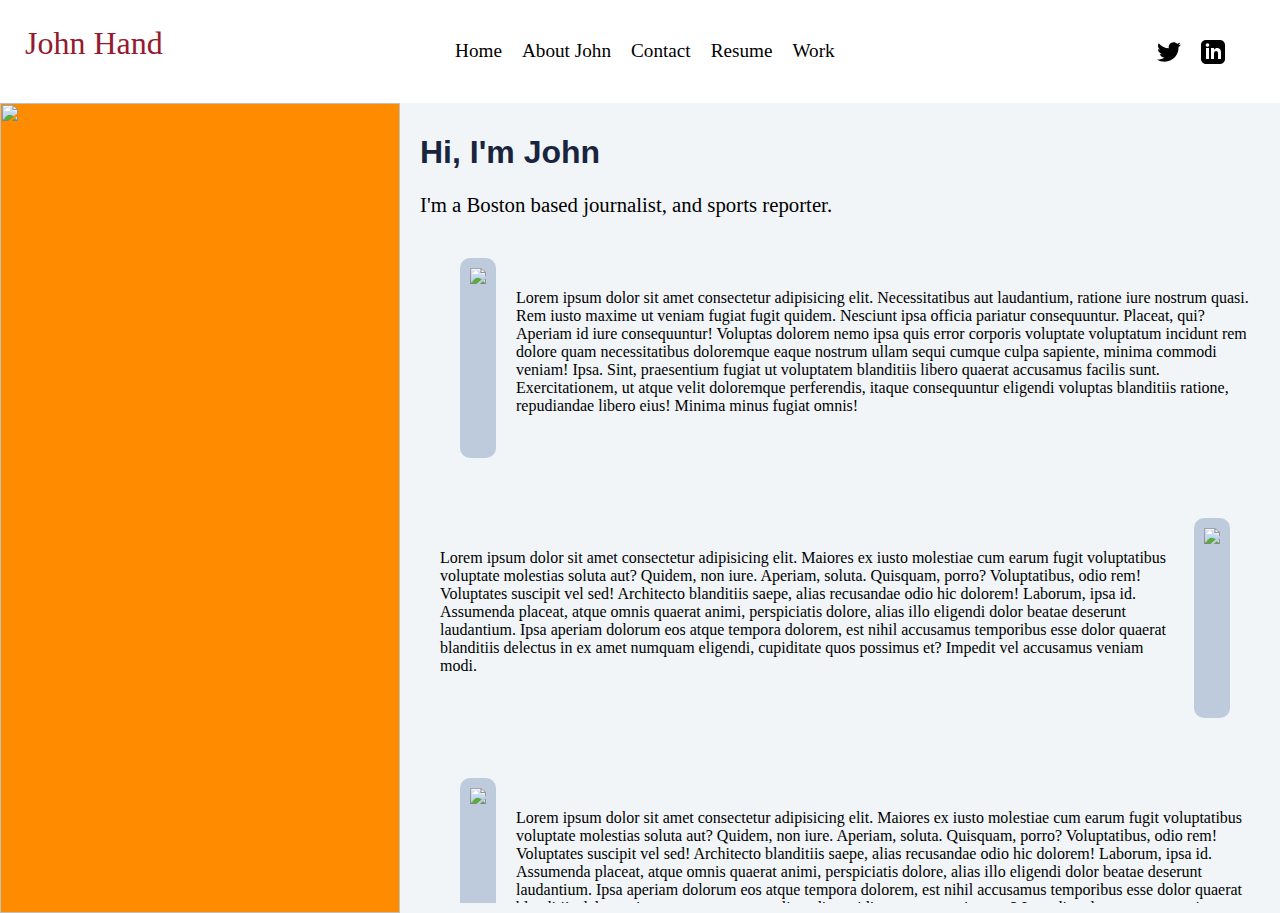
==== about.html @ c2f3705c "text centering" ====
<!DOCTYPE html>
<html class="no-js"> 
    <head>
        <meta charset="utf-8">
        <meta http-equiv="X-UA-Compatible" content="IE=edge">
        <title></title>
        <meta name="description" content="">
        <meta name="viewport" content="width=device-width, initial-scale=1">
        <link rel="stylesheet" href="about.css">
    </head>
    <body>
        <header> 
            <nav>
                <div id="name"> John Hand </div>
    
                <ul class="nav-links"> 
                    <li class="nav-link"> <a href="index.html">Home</a></li>
                    <li class="nav-link"> <a href="about.html">About John</a></li>
                    <li class="nav-link"> <a href="contact.html">Contact</a></li>
                    <li class="nav-link"> <a href="resume.html">Resume</a></li>
                    <li class="nav-link"> <a href="work.html">Work</a></li>
                </ul>
    
                <ul class="social-media-links">
                    <li class="social-link"> <a href="https://twitter.com/handsup19?lang=en" target="_blank"><svg xmlns="http://www.w3.org/2000/svg" width="24" height="24" viewBox="0 0 24 24"><path d="M24 4.557c-.883.392-1.832.656-2.828.775 1.017-.609 1.798-1.574 2.165-2.724-.951.564-2.005.974-3.127 1.195-.897-.957-2.178-1.555-3.594-1.555-3.179 0-5.515 2.966-4.797 6.045-4.091-.205-7.719-2.165-10.148-5.144-1.29 2.213-.669 5.108 1.523 6.574-.806-.026-1.566-.247-2.229-.616-.054 2.281 1.581 4.415 3.949 4.89-.693.188-1.452.232-2.224.084.626 1.956 2.444 3.379 4.6 3.419-2.07 1.623-4.678 2.348-7.29 2.04 2.179 1.397 4.768 2.212 7.548 2.212 9.142 0 14.307-7.721 13.995-14.646.962-.695 1.797-1.562 2.457-2.549z"/></svg>
                    </a></li>
                    <li class="social-link"><a href="https://www.linkedin.com/in/john-hand-5b8181133/" target="_blank"><svg xmlns="http://www.w3.org/2000/svg" width="24" height="24" viewBox="0 0 24 24"><path d="M19 0h-14c-2.761 0-5 2.239-5 5v14c0 2.761 2.239 5 5 5h14c2.762 0 5-2.239 5-5v-14c0-2.761-2.238-5-5-5zm-11 19h-3v-11h3v11zm-1.5-12.268c-.966 0-1.75-.79-1.75-1.764s.784-1.764 1.75-1.764 1.75.79 1.75 1.764-.783 1.764-1.75 1.764zm13.5 12.268h-3v-5.604c0-3.368-4-3.113-4 0v5.604h-3v-11h3v1.765c1.396-2.586 7-2.777 7 2.476v6.759z"/></svg>
                    </a></li></li>
                </ul>
                </nav>
        </header>

        <main>
            <div id="left">
                <img id="profile-pic" src="https://as1.ftcdn.net/jpg/02/71/86/10/500_F_271861068_9YbjBgmNV7ZE1EgsIeacfVbTQPQdOXtO.jpg">
            </div>

            <div id="right">
                <h1> Hi, I'm John</h1>
                <p id="slogan"> I'm a Boston based journalist, and sports reporter. </p>
                
            <div id="about"> 

                <div class="right-picture"> 
                <img class="logo"src="https://upload.wikimedia.org/wikipedia/commons/thumb/e/e8/Marquette_Golden_Eagles_logo.svg/1200px-Marquette_Golden_Eagles_logo.svg.png">
                   <p class="padded-text"> Lorem ipsum dolor sit amet consectetur adipisicing elit. Necessitatibus aut laudantium, ratione iure nostrum quasi. Rem iusto maxime ut veniam fugiat fugit quidem. Nesciunt ipsa officia pariatur consequuntur. Placeat, qui?
                   Aperiam id iure consequuntur! Voluptas dolorem nemo ipsa quis error corporis voluptate voluptatum incidunt rem dolore quam necessitatibus doloremque eaque nostrum ullam sequi cumque culpa sapiente, minima commodi veniam! Ipsa.
                   Sint, praesentium fugiat ut voluptatem blanditiis libero quaerat accusamus facilis sunt. Exercitationem, ut atque velit doloremque perferendis, itaque consequuntur eligendi voluptas blanditiis ratione, repudiandae libero eius! Minima minus fugiat omnis!</p>
                </div>  

            <div class="left-picture"> 
                    <p class="padded-text"> 
                        Lorem ipsum dolor sit amet consectetur adipisicing elit. Maiores ex iusto molestiae cum earum fugit voluptatibus voluptate molestias soluta aut? Quidem, non iure. Aperiam, soluta. Quisquam, porro? Voluptatibus, odio rem!
                        Voluptates suscipit vel sed! Architecto blanditiis saepe, alias recusandae odio hic dolorem! Laborum, ipsa id. Assumenda placeat, atque omnis quaerat animi, perspiciatis dolore, alias illo eligendi dolor beatae deserunt laudantium.
                        Ipsa aperiam dolorum eos atque tempora dolorem, est nihil accusamus temporibus esse dolor quaerat blanditiis delectus in ex amet numquam eligendi, cupiditate quos possimus et? Impedit vel accusamus veniam modi.
                    </p>
                    <img class="logo"src="https://www.bostonglobe.com/pf/resources/images/logo-bg.jpg?d=201">

            </div>  

            <div class="right-picture"> 
                <img class="logo" src="https://www.pbs.org/wgbh/frontline/wp-content/themes/fl-responsive-theme/library/images/frontline_logo_og.png">
                <p class="padded-text"> 
                    Lorem ipsum dolor sit amet consectetur adipisicing elit. Maiores ex iusto molestiae cum earum fugit voluptatibus voluptate molestias soluta aut? Quidem, non iure. Aperiam, soluta. Quisquam, porro? Voluptatibus, odio rem!
                    Voluptates suscipit vel sed! Architecto blanditiis saepe, alias recusandae odio hic dolorem! Laborum, ipsa id. Assumenda placeat, atque omnis quaerat animi, perspiciatis dolore, alias illo eligendi dolor beatae deserunt laudantium.
                    Ipsa aperiam dolorum eos atque tempora dolorem, est nihil accusamus temporibus esse dolor quaerat blanditiis delectus in ex amet numquam eligendi, cupiditate quos possimus et? Impedit vel accusamus veniam modi.
                </p>
        </div>  

        <div class="left-picture"> 
            <p class="padded-text"> 
                Lorem ipsum dolor sit amet consectetur adipisicing elit. Maiores ex iusto molestiae cum earum fugit voluptatibus voluptate molestias soluta aut? Quidem, non iure. Aperiam, soluta. Quisquam, porro? Voluptatibus, odio rem!
                Voluptates suscipit vel sed! Architecto blanditiis saepe, alias recusandae odio hic dolorem! Laborum, ipsa id. Assumenda placeat, atque omnis quaerat animi, perspiciatis dolore, alias illo eligendi dolor beatae deserunt laudantium.
                Ipsa aperiam dolorum eos atque tempora dolorem, est nihil accusamus temporibus esse dolor quaerat blanditiis delectus in ex amet numquam eligendi, cupiditate quos possimus et? Impedit vel accusamus veniam modi.
            </p>
            <img class="logo" src="https://ballparkdigest.com/wp-content/uploads/2019/11/brewers-logo-2020-2.jpg">

        </div>  

           

           
              </div>


        </main>

        <footer></footer> 
    </body>
</html>
---- about.css ----
body {
    margin: 0;
}

nav {
  display: flex;
  flex-direction: row;
  justify-content: space-between;
  margin: 20px;
}

nav > ul {
  list-style-type: none;
  display: flex;
  flex-direction: row;
  margin: 15px;
  margin-top: 20px;
}

nav > ul > li {
  padding-right: 20px;
}

.nav-link > a {
  display: block;
  text-decoration: none;
  color: black;
  font-size: 1.2em;
}

a:hover {
  color: rgba(149,26,47);
  fill: rgba(149,26,47);
}

#name {
  font-size: 2em;
  padding: 5px;
  color: rgba(149,26,47);
}

main {
    display: flex;
    flex-direction: row;
    align-items: stretch;
    height: 90vh;
    background-color: rgb(219, 229, 238,0.4);
}

#profile-pic {
    width: 400px;
    object-fit: cover;
    height:90vh;
}

#left {
    font-size: 4em;
    flex-grow: 0;
    flex-basis: 400px;
    display: flex;
    flex-direction: column;
    align-items: center;
    background-color: darkorange;
  }
  
  #left > div:nth-child(3) {
    flex-grow: 1;
  }
  
  #right {
    flex-basis: 0;
    flex-grow: 1;
    overflow-y: scroll;
    margin: 10px;
    margin-left: 20px;
  }
  

  h1 {
      font-family: sans-serif;
      color: rgb(25, 37, 62);
  }

  #slogan {
      font-size: 1.3em;
  }

  h2 {
    font-family: sans-serif;
    color: rgb(25, 37, 62);
    padding-top: 10px;
  }



 #about {
   /*
     display: flex;
     flex-direction: row;
     justify-content: center;
     */
 }


 .left-picture {
   display: flex;
   flex-direction: row;
   margin: 20px;
 }

 .right-picture {
   display: flex;
   flex-direction: row;
   justify-content: flex-end;
   margin: 20px;
 }


  .logo {
      height: 20vh;
      padding: 10px;
      border-radius: 10px;
      background-color: rgb(190, 203, 220);
      margin: 20px;
  }

  .padded-text {
    padding-top: 35px;
  }
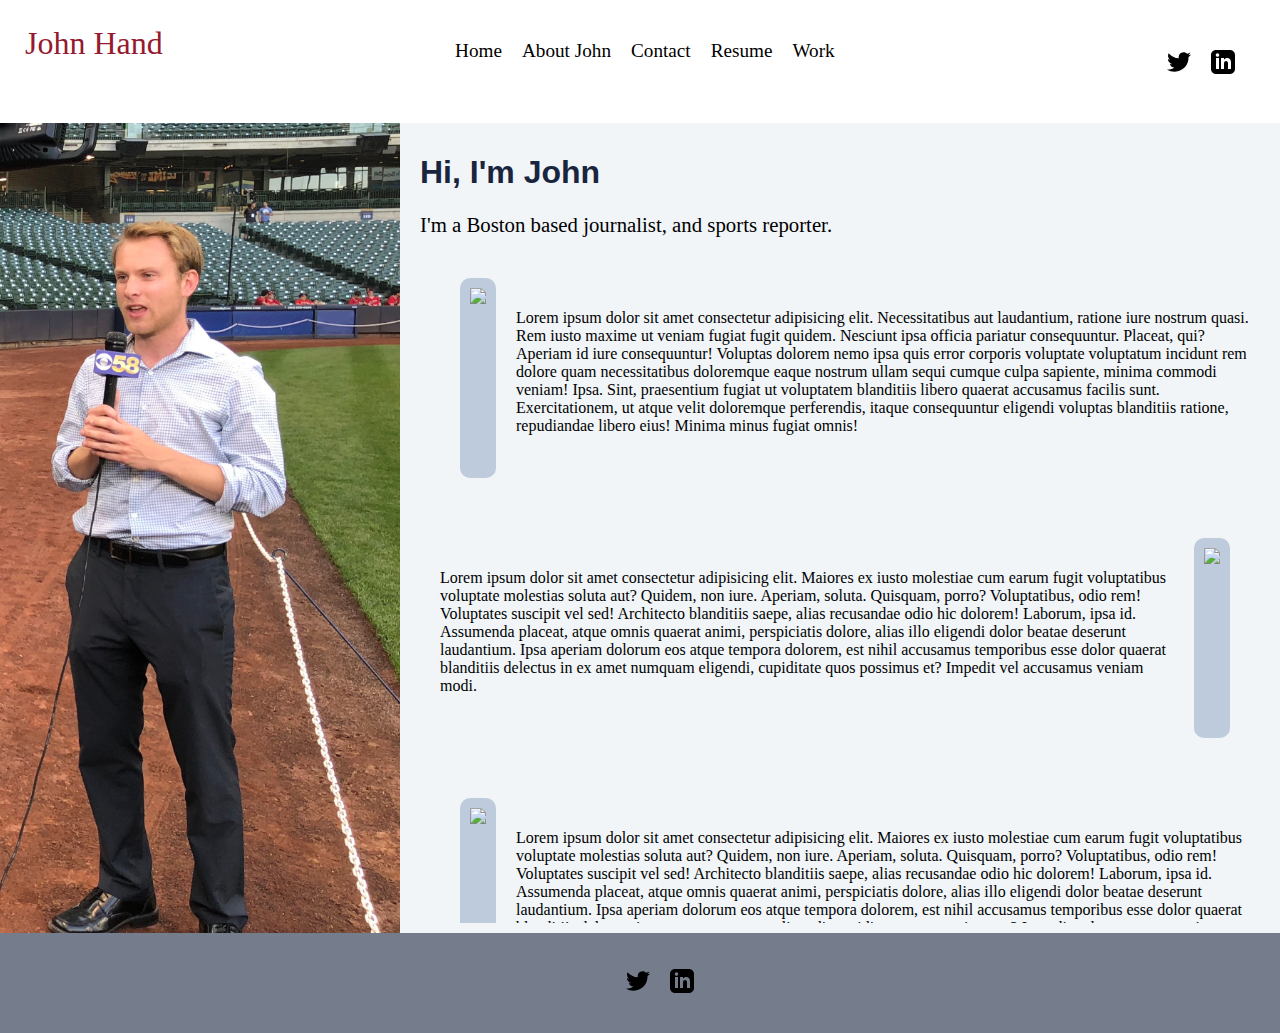
==== commit 93e66c16: "footer and updated pictures" ====
--- a/about.html
+++ b/about.html
@@ -32,14 +32,14 @@
 
         <main>
             <div id="left">
-                <img id="profile-pic" src="https://as1.ftcdn.net/jpg/02/71/86/10/500_F_271861068_9YbjBgmNV7ZE1EgsIeacfVbTQPQdOXtO.jpg">
+                <img id="profile-pic" src="IMG_1473.jpeg">
             </div>
 
             <div id="right">
                 <h1> Hi, I'm John</h1>
                 <p id="slogan"> I'm a Boston based journalist, and sports reporter. </p>
                 
-            <div id="about"> 
+          
 
                 <div class="right-picture"> 
                 <img class="logo"src="https://upload.wikimedia.org/wikipedia/commons/thumb/e/e8/Marquette_Golden_Eagles_logo.svg/1200px-Marquette_Golden_Eagles_logo.svg.png">
@@ -77,14 +77,14 @@
 
         </div>  
 
-           
-
-           
-              </div>
-
-
         </main>
-
-        <footer></footer> 
+        <footer>
+            <ul class="social-media-links">
+                <li class="social-link"> <a href="https://twitter.com/handsup19?lang=en" target="_blank"><svg xmlns="http://www.w3.org/2000/svg" width="24" height="24" viewBox="0 0 24 24"><path d="M24 4.557c-.883.392-1.832.656-2.828.775 1.017-.609 1.798-1.574 2.165-2.724-.951.564-2.005.974-3.127 1.195-.897-.957-2.178-1.555-3.594-1.555-3.179 0-5.515 2.966-4.797 6.045-4.091-.205-7.719-2.165-10.148-5.144-1.29 2.213-.669 5.108 1.523 6.574-.806-.026-1.566-.247-2.229-.616-.054 2.281 1.581 4.415 3.949 4.89-.693.188-1.452.232-2.224.084.626 1.956 2.444 3.379 4.6 3.419-2.07 1.623-4.678 2.348-7.29 2.04 2.179 1.397 4.768 2.212 7.548 2.212 9.142 0 14.307-7.721 13.995-14.646.962-.695 1.797-1.562 2.457-2.549z"/></svg>
+                </a></li>
+                <li class="social-link"><a href="https://www.linkedin.com/in/john-hand-5b8181133/" target="_blank"><svg xmlns="http://www.w3.org/2000/svg" width="24" height="24" viewBox="0 0 24 24"><path d="M19 0h-14c-2.761 0-5 2.239-5 5v14c0 2.761 2.239 5 5 5h14c2.762 0 5-2.239 5-5v-14c0-2.761-2.238-5-5-5zm-11 19h-3v-11h3v11zm-1.5-12.268c-.966 0-1.75-.79-1.75-1.764s.784-1.764 1.75-1.764 1.75.79 1.75 1.764-.783 1.764-1.75 1.764zm13.5 12.268h-3v-5.604c0-3.368-4-3.113-4 0v5.604h-3v-11h3v1.765c1.396-2.586 7-2.777 7 2.476v6.759z"/></svg>
+                </a></li></li>
+            </ul>
+        </footer>
     </body>
 </html>--- a/about.css
+++ b/about.css
@@ -50,8 +50,10 @@
 #profile-pic {
     width: 400px;
     object-fit: cover;
-    height:90vh;
+    height: 90vh;
+    left: 500px;
 }
+
 
 #left {
     font-size: 4em;
@@ -61,6 +63,7 @@
     flex-direction: column;
     align-items: center;
     background-color: darkorange;
+    display:inline-block;
   }
   
   #left > div:nth-child(3) {
@@ -92,16 +95,6 @@
   }
 
 
-
- #about {
-   /*
-     display: flex;
-     flex-direction: row;
-     justify-content: center;
-     */
- }
-
-
  .left-picture {
    display: flex;
    flex-direction: row;
@@ -126,4 +119,23 @@
 
   .padded-text {
     padding-top: 35px;
+  }
+
+  .social-media-links {
+    display: flex;
+    flex-direction: row;
+    justify-content: center;
+    align-items: center;
+  }
+  
+  footer > .social-media-links {
+    background-color: rgb(25, 37, 62,0.6);
+    margin: 0;
+    height: 100px;
+    list-style-type: none;
+  }
+  
+  .social-media-links > li {
+    padding: 10px;
+    
   }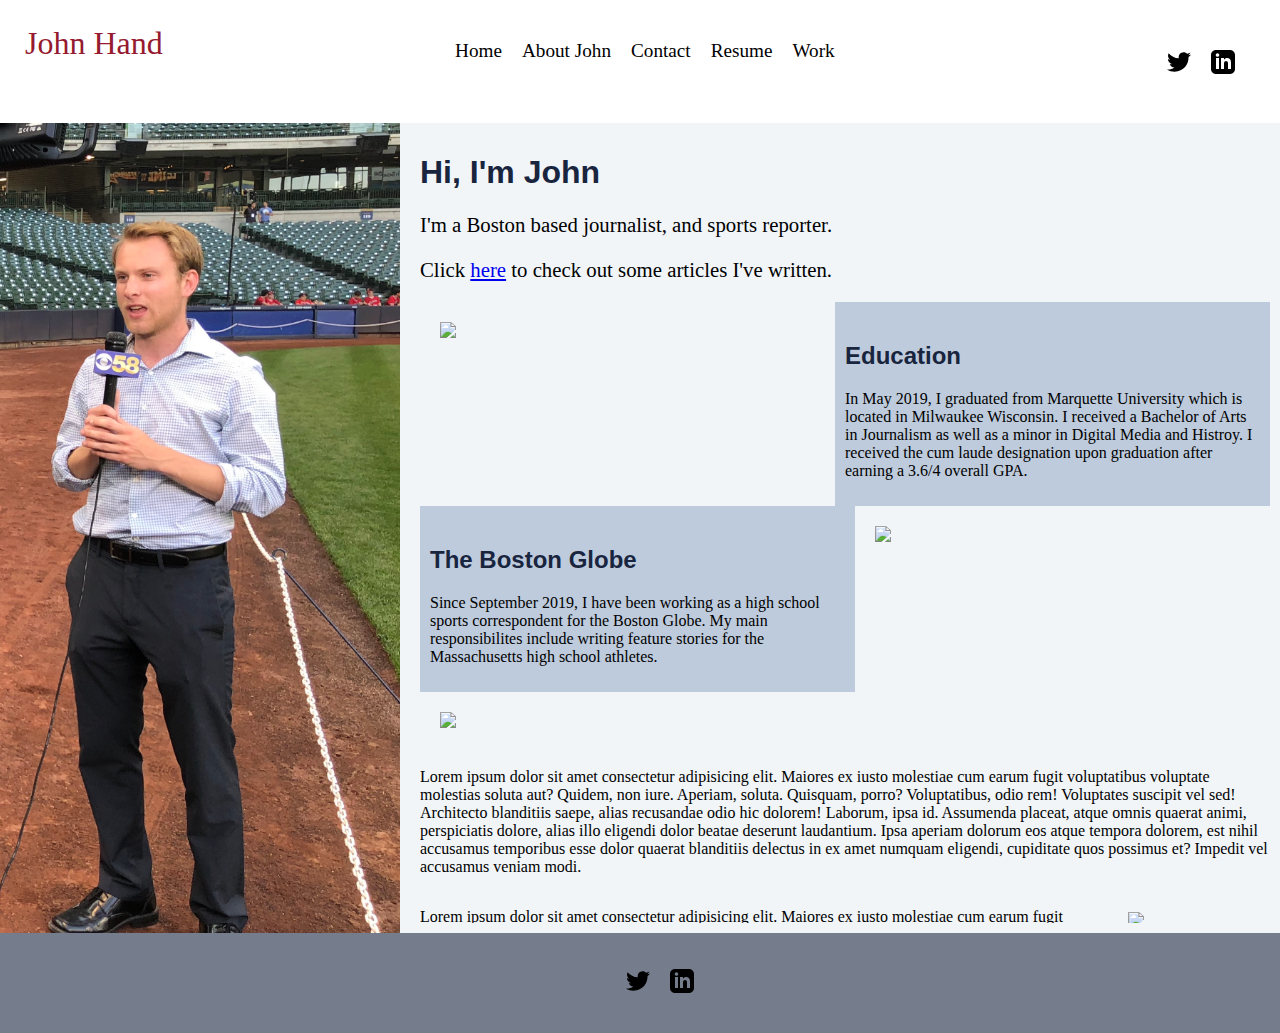
==== commit 16d6ed9b: "started resume page" ====
--- a/about.html
+++ b/about.html
@@ -1,90 +1,141 @@
 <!DOCTYPE html>
-<html class="no-js"> 
-    <head>
-        <meta charset="utf-8">
-        <meta http-equiv="X-UA-Compatible" content="IE=edge">
-        <title></title>
-        <meta name="description" content="">
-        <meta name="viewport" content="width=device-width, initial-scale=1">
-        <link rel="stylesheet" href="about.css">
-    </head>
-    <body>
-        <header> 
-            <nav>
-                <div id="name"> John Hand </div>
-    
-                <ul class="nav-links"> 
-                    <li class="nav-link"> <a href="index.html">Home</a></li>
-                    <li class="nav-link"> <a href="about.html">About John</a></li>
-                    <li class="nav-link"> <a href="contact.html">Contact</a></li>
-                    <li class="nav-link"> <a href="resume.html">Resume</a></li>
-                    <li class="nav-link"> <a href="work.html">Work</a></li>
-                </ul>
-    
-                <ul class="social-media-links">
-                    <li class="social-link"> <a href="https://twitter.com/handsup19?lang=en" target="_blank"><svg xmlns="http://www.w3.org/2000/svg" width="24" height="24" viewBox="0 0 24 24"><path d="M24 4.557c-.883.392-1.832.656-2.828.775 1.017-.609 1.798-1.574 2.165-2.724-.951.564-2.005.974-3.127 1.195-.897-.957-2.178-1.555-3.594-1.555-3.179 0-5.515 2.966-4.797 6.045-4.091-.205-7.719-2.165-10.148-5.144-1.29 2.213-.669 5.108 1.523 6.574-.806-.026-1.566-.247-2.229-.616-.054 2.281 1.581 4.415 3.949 4.89-.693.188-1.452.232-2.224.084.626 1.956 2.444 3.379 4.6 3.419-2.07 1.623-4.678 2.348-7.29 2.04 2.179 1.397 4.768 2.212 7.548 2.212 9.142 0 14.307-7.721 13.995-14.646.962-.695 1.797-1.562 2.457-2.549z"/></svg>
+<html class="no-js">
+
+<head>
+    <meta charset="utf-8">
+    <meta http-equiv="X-UA-Compatible" content="IE=edge">
+    <title></title>
+    <meta name="description" content="">
+    <meta name="viewport" content="width=device-width, initial-scale=1">
+    <link rel="stylesheet" href="about.css">
+</head>
+
+<body>
+    <header>
+        <nav>
+            <div id="name"> John Hand </div>
+
+            <ul class="nav-links">
+                <li class="nav-link"> <a href="index.html">Home</a></li>
+                <li class="nav-link"> <a href="about.html">About John</a></li>
+                <li class="nav-link"> <a href="contact.html">Contact</a></li>
+                <li class="nav-link"> <a href="resume.html">Resume</a></li>
+                <li class="nav-link"> <a href="work.html">Work</a></li>
+            </ul>
+
+            <ul class="social-media-links">
+                <li class="social-link"> <a href="https://twitter.com/handsup19?lang=en" target="_blank"><svg
+                            xmlns="http://www.w3.org/2000/svg" width="24" height="24" viewBox="0 0 24 24">
+                            <path
+                                d="M24 4.557c-.883.392-1.832.656-2.828.775 1.017-.609 1.798-1.574 2.165-2.724-.951.564-2.005.974-3.127 1.195-.897-.957-2.178-1.555-3.594-1.555-3.179 0-5.515 2.966-4.797 6.045-4.091-.205-7.719-2.165-10.148-5.144-1.29 2.213-.669 5.108 1.523 6.574-.806-.026-1.566-.247-2.229-.616-.054 2.281 1.581 4.415 3.949 4.89-.693.188-1.452.232-2.224.084.626 1.956 2.444 3.379 4.6 3.419-2.07 1.623-4.678 2.348-7.29 2.04 2.179 1.397 4.768 2.212 7.548 2.212 9.142 0 14.307-7.721 13.995-14.646.962-.695 1.797-1.562 2.457-2.549z" />
+                            </svg>
                     </a></li>
-                    <li class="social-link"><a href="https://www.linkedin.com/in/john-hand-5b8181133/" target="_blank"><svg xmlns="http://www.w3.org/2000/svg" width="24" height="24" viewBox="0 0 24 24"><path d="M19 0h-14c-2.761 0-5 2.239-5 5v14c0 2.761 2.239 5 5 5h14c2.762 0 5-2.239 5-5v-14c0-2.761-2.238-5-5-5zm-11 19h-3v-11h3v11zm-1.5-12.268c-.966 0-1.75-.79-1.75-1.764s.784-1.764 1.75-1.764 1.75.79 1.75 1.764-.783 1.764-1.75 1.764zm13.5 12.268h-3v-5.604c0-3.368-4-3.113-4 0v5.604h-3v-11h3v1.765c1.396-2.586 7-2.777 7 2.476v6.759z"/></svg>
-                    </a></li></li>
-                </ul>
-                </nav>
-        </header>
+                <li class="social-link"><a href="https://www.linkedin.com/in/john-hand-5b8181133/" target="_blank"><svg
+                            xmlns="http://www.w3.org/2000/svg" width="24" height="24" viewBox="0 0 24 24">
+                            <path
+                                d="M19 0h-14c-2.761 0-5 2.239-5 5v14c0 2.761 2.239 5 5 5h14c2.762 0 5-2.239 5-5v-14c0-2.761-2.238-5-5-5zm-11 19h-3v-11h3v11zm-1.5-12.268c-.966 0-1.75-.79-1.75-1.764s.784-1.764 1.75-1.764 1.75.79 1.75 1.764-.783 1.764-1.75 1.764zm13.5 12.268h-3v-5.604c0-3.368-4-3.113-4 0v5.604h-3v-11h3v1.765c1.396-2.586 7-2.777 7 2.476v6.759z" />
+                            </svg>
+                    </a></li>
+                </li>
+            </ul>
+        </nav>
+    </header>
 
-        <main>
-            <div id="left">
-                <img id="profile-pic" src="IMG_1473.jpeg">
+    <main>
+        <div id="left">
+            <img id="profile-pic" src="IMG_1473.jpeg">
+        </div>
+
+        <div id="right">
+            <h1> Hi, I'm John</h1>
+            <p class="slogan"> I'm a Boston based journalist, and sports reporter. </p>
+            <p class="slogan"> Click <a href="work.html">here</a> to check out some articles I've written. </p>
+
+
+
+            <div class="left-picture">
+                <div class="image-container"> 
+                <img class="logo"
+                    src="https://upload.wikimedia.org/wikipedia/commons/thumb/e/e8/Marquette_Golden_Eagles_logo.svg/1200px-Marquette_Golden_Eagles_logo.svg.png">
+                </div>
+
+                <div class="text-container">
+                    <h2> Education </h2>
+                    <p class="padded-text">
+                        In May 2019, I graduated from Marquette University which is located in Milwaukee Wisconsin.
+                        I received a Bachelor of Arts in Journalism as well as a minor in Digital Media and Histroy.
+                        I received the cum laude designation upon graduation after earning a 3.6/4 overall GPA.
+                    </p>
+                </div>
             </div>
 
-            <div id="right">
-                <h1> Hi, I'm John</h1>
-                <p id="slogan"> I'm a Boston based journalist, and sports reporter. </p>
-                
-          
 
-                <div class="right-picture"> 
-                <img class="logo"src="https://upload.wikimedia.org/wikipedia/commons/thumb/e/e8/Marquette_Golden_Eagles_logo.svg/1200px-Marquette_Golden_Eagles_logo.svg.png">
-                   <p class="padded-text"> Lorem ipsum dolor sit amet consectetur adipisicing elit. Necessitatibus aut laudantium, ratione iure nostrum quasi. Rem iusto maxime ut veniam fugiat fugit quidem. Nesciunt ipsa officia pariatur consequuntur. Placeat, qui?
-                   Aperiam id iure consequuntur! Voluptas dolorem nemo ipsa quis error corporis voluptate voluptatum incidunt rem dolore quam necessitatibus doloremque eaque nostrum ullam sequi cumque culpa sapiente, minima commodi veniam! Ipsa.
-                   Sint, praesentium fugiat ut voluptatem blanditiis libero quaerat accusamus facilis sunt. Exercitationem, ut atque velit doloremque perferendis, itaque consequuntur eligendi voluptas blanditiis ratione, repudiandae libero eius! Minima minus fugiat omnis!</p>
-                </div>  
 
-            <div class="left-picture"> 
-                    <p class="padded-text"> 
-                        Lorem ipsum dolor sit amet consectetur adipisicing elit. Maiores ex iusto molestiae cum earum fugit voluptatibus voluptate molestias soluta aut? Quidem, non iure. Aperiam, soluta. Quisquam, porro? Voluptatibus, odio rem!
-                        Voluptates suscipit vel sed! Architecto blanditiis saepe, alias recusandae odio hic dolorem! Laborum, ipsa id. Assumenda placeat, atque omnis quaerat animi, perspiciatis dolore, alias illo eligendi dolor beatae deserunt laudantium.
-                        Ipsa aperiam dolorum eos atque tempora dolorem, est nihil accusamus temporibus esse dolor quaerat blanditiis delectus in ex amet numquam eligendi, cupiditate quos possimus et? Impedit vel accusamus veniam modi.
+
+            <div class="left-picture">
+                <div class="text-container">
+                    <h2> The Boston Globe </h2>
+                    <p class="padded-text">
+                       Since September 2019, I have been working as a high school sports correspondent for the Boston Globe. 
+                       My main responsibilites include writing feature stories for the Massachusetts high school athletes. 
+
                     </p>
-                    <img class="logo"src="https://www.bostonglobe.com/pf/resources/images/logo-bg.jpg?d=201">
+                </div>
+                <div class="image-container"> 
+                <img class="logo" src="https://www.bostonglobe.com/pf/resources/images/logo-bg.jpg?d=201">
+                </div>
+            </div>
 
-            </div>  
+            <div class="right-picture">
+                <img class="logo"
+                    src="https://www.pbs.org/wgbh/frontline/wp-content/themes/fl-responsive-theme/library/images/frontline_logo_og.png">
+                <p class="padded-text">
+                    Lorem ipsum dolor sit amet consectetur adipisicing elit. Maiores ex iusto molestiae cum earum fugit
+                    voluptatibus voluptate molestias soluta aut? Quidem, non iure. Aperiam, soluta. Quisquam, porro?
+                    Voluptatibus, odio rem!
+                    Voluptates suscipit vel sed! Architecto blanditiis saepe, alias recusandae odio hic dolorem!
+                    Laborum, ipsa id. Assumenda placeat, atque omnis quaerat animi, perspiciatis dolore, alias illo
+                    eligendi dolor beatae deserunt laudantium.
+                    Ipsa aperiam dolorum eos atque tempora dolorem, est nihil accusamus temporibus esse dolor quaerat
+                    blanditiis delectus in ex amet numquam eligendi, cupiditate quos possimus et? Impedit vel accusamus
+                    veniam modi.
+                </p>
+            </div>
 
-            <div class="right-picture"> 
-                <img class="logo" src="https://www.pbs.org/wgbh/frontline/wp-content/themes/fl-responsive-theme/library/images/frontline_logo_og.png">
-                <p class="padded-text"> 
-                    Lorem ipsum dolor sit amet consectetur adipisicing elit. Maiores ex iusto molestiae cum earum fugit voluptatibus voluptate molestias soluta aut? Quidem, non iure. Aperiam, soluta. Quisquam, porro? Voluptatibus, odio rem!
-                    Voluptates suscipit vel sed! Architecto blanditiis saepe, alias recusandae odio hic dolorem! Laborum, ipsa id. Assumenda placeat, atque omnis quaerat animi, perspiciatis dolore, alias illo eligendi dolor beatae deserunt laudantium.
-                    Ipsa aperiam dolorum eos atque tempora dolorem, est nihil accusamus temporibus esse dolor quaerat blanditiis delectus in ex amet numquam eligendi, cupiditate quos possimus et? Impedit vel accusamus veniam modi.
+            <div class="left-picture">
+                <p class="padded-text">
+                    Lorem ipsum dolor sit amet consectetur adipisicing elit. Maiores ex iusto molestiae cum earum fugit
+                    voluptatibus voluptate molestias soluta aut? Quidem, non iure. Aperiam, soluta. Quisquam, porro?
+                    Voluptatibus, odio rem!
+                    Voluptates suscipit vel sed! Architecto blanditiis saepe, alias recusandae odio hic dolorem!
+                    Laborum, ipsa id. Assumenda placeat, atque omnis quaerat animi, perspiciatis dolore, alias illo
+                    eligendi dolor beatae deserunt laudantium.
+                    Ipsa aperiam dolorum eos atque tempora dolorem, est nihil accusamus temporibus esse dolor quaerat
+                    blanditiis delectus in ex amet numquam eligendi, cupiditate quos possimus et? Impedit vel accusamus
+                    veniam modi.
                 </p>
-        </div>  
+                <img class="logo" src="https://ballparkdigest.com/wp-content/uploads/2019/11/brewers-logo-2020-2.jpg">
 
-        <div class="left-picture"> 
-            <p class="padded-text"> 
-                Lorem ipsum dolor sit amet consectetur adipisicing elit. Maiores ex iusto molestiae cum earum fugit voluptatibus voluptate molestias soluta aut? Quidem, non iure. Aperiam, soluta. Quisquam, porro? Voluptatibus, odio rem!
-                Voluptates suscipit vel sed! Architecto blanditiis saepe, alias recusandae odio hic dolorem! Laborum, ipsa id. Assumenda placeat, atque omnis quaerat animi, perspiciatis dolore, alias illo eligendi dolor beatae deserunt laudantium.
-                Ipsa aperiam dolorum eos atque tempora dolorem, est nihil accusamus temporibus esse dolor quaerat blanditiis delectus in ex amet numquam eligendi, cupiditate quos possimus et? Impedit vel accusamus veniam modi.
-            </p>
-            <img class="logo" src="https://ballparkdigest.com/wp-content/uploads/2019/11/brewers-logo-2020-2.jpg">
+            </div>
 
-        </div>  
+    </main>
+    <footer>
+        <ul class="social-media-links">
+            <li class="social-link"> <a href="https://twitter.com/handsup19?lang=en" target="_blank"><svg
+                        xmlns="http://www.w3.org/2000/svg" width="24" height="24" viewBox="0 0 24 24">
+                        <path
+                            d="M24 4.557c-.883.392-1.832.656-2.828.775 1.017-.609 1.798-1.574 2.165-2.724-.951.564-2.005.974-3.127 1.195-.897-.957-2.178-1.555-3.594-1.555-3.179 0-5.515 2.966-4.797 6.045-4.091-.205-7.719-2.165-10.148-5.144-1.29 2.213-.669 5.108 1.523 6.574-.806-.026-1.566-.247-2.229-.616-.054 2.281 1.581 4.415 3.949 4.89-.693.188-1.452.232-2.224.084.626 1.956 2.444 3.379 4.6 3.419-2.07 1.623-4.678 2.348-7.29 2.04 2.179 1.397 4.768 2.212 7.548 2.212 9.142 0 14.307-7.721 13.995-14.646.962-.695 1.797-1.562 2.457-2.549z" />
+                        </svg>
+                </a></li>
+            <li class="social-link"><a href="https://www.linkedin.com/in/john-hand-5b8181133/" target="_blank"><svg
+                        xmlns="http://www.w3.org/2000/svg" width="24" height="24" viewBox="0 0 24 24">
+                        <path
+                            d="M19 0h-14c-2.761 0-5 2.239-5 5v14c0 2.761 2.239 5 5 5h14c2.762 0 5-2.239 5-5v-14c0-2.761-2.238-5-5-5zm-11 19h-3v-11h3v11zm-1.5-12.268c-.966 0-1.75-.79-1.75-1.764s.784-1.764 1.75-1.764 1.75.79 1.75 1.764-.783 1.764-1.75 1.764zm13.5 12.268h-3v-5.604c0-3.368-4-3.113-4 0v5.604h-3v-11h3v1.765c1.396-2.586 7-2.777 7 2.476v6.759z" />
+                        </svg>
+                </a></li>
+            </li>
+        </ul>
+    </footer>
+</body>
 
-        </main>
-        <footer>
-            <ul class="social-media-links">
-                <li class="social-link"> <a href="https://twitter.com/handsup19?lang=en" target="_blank"><svg xmlns="http://www.w3.org/2000/svg" width="24" height="24" viewBox="0 0 24 24"><path d="M24 4.557c-.883.392-1.832.656-2.828.775 1.017-.609 1.798-1.574 2.165-2.724-.951.564-2.005.974-3.127 1.195-.897-.957-2.178-1.555-3.594-1.555-3.179 0-5.515 2.966-4.797 6.045-4.091-.205-7.719-2.165-10.148-5.144-1.29 2.213-.669 5.108 1.523 6.574-.806-.026-1.566-.247-2.229-.616-.054 2.281 1.581 4.415 3.949 4.89-.693.188-1.452.232-2.224.084.626 1.956 2.444 3.379 4.6 3.419-2.07 1.623-4.678 2.348-7.29 2.04 2.179 1.397 4.768 2.212 7.548 2.212 9.142 0 14.307-7.721 13.995-14.646.962-.695 1.797-1.562 2.457-2.549z"/></svg>
-                </a></li>
-                <li class="social-link"><a href="https://www.linkedin.com/in/john-hand-5b8181133/" target="_blank"><svg xmlns="http://www.w3.org/2000/svg" width="24" height="24" viewBox="0 0 24 24"><path d="M19 0h-14c-2.761 0-5 2.239-5 5v14c0 2.761 2.239 5 5 5h14c2.762 0 5-2.239 5-5v-14c0-2.761-2.238-5-5-5zm-11 19h-3v-11h3v11zm-1.5-12.268c-.966 0-1.75-.79-1.75-1.764s.784-1.764 1.75-1.764 1.75.79 1.75 1.764-.783 1.764-1.75 1.764zm13.5 12.268h-3v-5.604c0-3.368-4-3.113-4 0v5.604h-3v-11h3v1.765c1.396-2.586 7-2.777 7 2.476v6.759z"/></svg>
-                </a></li></li>
-            </ul>
-        </footer>
-    </body>
 </html>--- a/about.css
+++ b/about.css
@@ -84,7 +84,7 @@
       color: rgb(25, 37, 62);
   }
 
-  #slogan {
+  .slogan {
       font-size: 1.3em;
   }
 
@@ -94,13 +94,14 @@
     padding-top: 10px;
   }
 
-
+/*
  .left-picture {
    display: flex;
    flex-direction: row;
    margin: 20px;
  }
 
+ 
  .right-picture {
    display: flex;
    flex-direction: row;
@@ -116,9 +117,35 @@
       background-color: rgb(190, 203, 220);
       margin: 20px;
   }
+  */
 
+  .left-picture {
+    display: flex;
+    flex-direction: row;
+  }
+
+  
+  .logo {
+    width: 90%;
+    padding: 20px;
+  }
+  
+
+  .image-container {
+    width: 50%;
+    object-fit: contain;
+  }
+
+  /*
   .padded-text {
     padding-top: 35px;
+  }
+  */
+
+  .text-container {
+    background-color: rgb(190, 203, 220);
+    padding: 10px;
+    width: 50%;
   }
 
   .social-media-links {
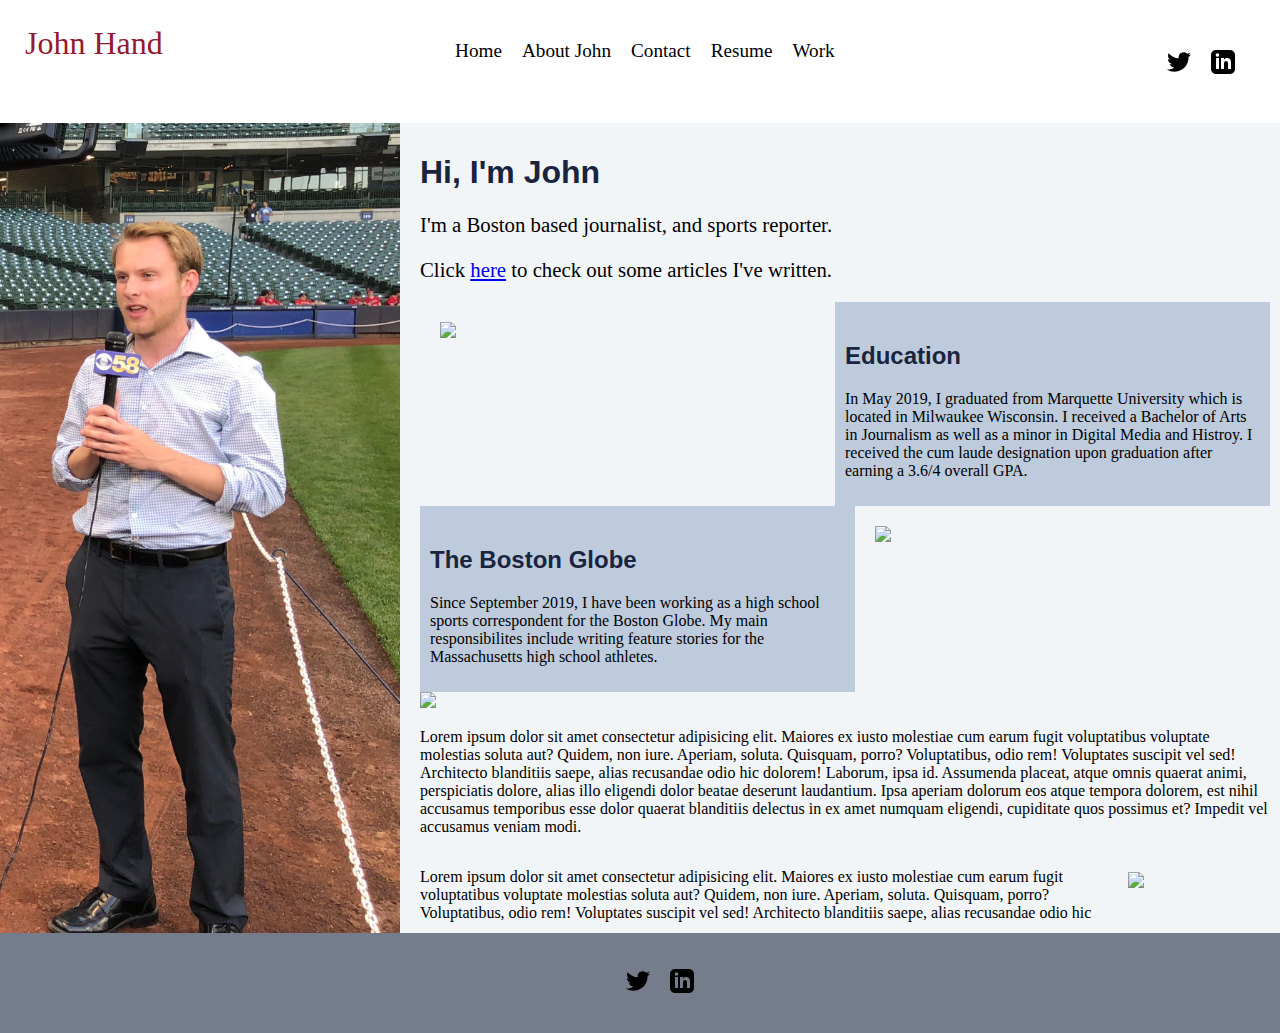
==== commit 6f4558e3: "resume page" ====
--- a/about.html
+++ b/about.html
@@ -87,8 +87,7 @@
             </div>
 
             <div class="right-picture">
-                <img class="logo"
-                    src="https://www.pbs.org/wgbh/frontline/wp-content/themes/fl-responsive-theme/library/images/frontline_logo_og.png">
+                <img src="https://www.pbs.org/wgbh/frontline/wp-content/themes/fl-responsive-theme/library/images/frontline_logo_og.png">
                 <p class="padded-text">
                     Lorem ipsum dolor sit amet consectetur adipisicing elit. Maiores ex iusto molestiae cum earum fugit
                     voluptatibus voluptate molestias soluta aut? Quidem, non iure. Aperiam, soluta. Quisquam, porro?
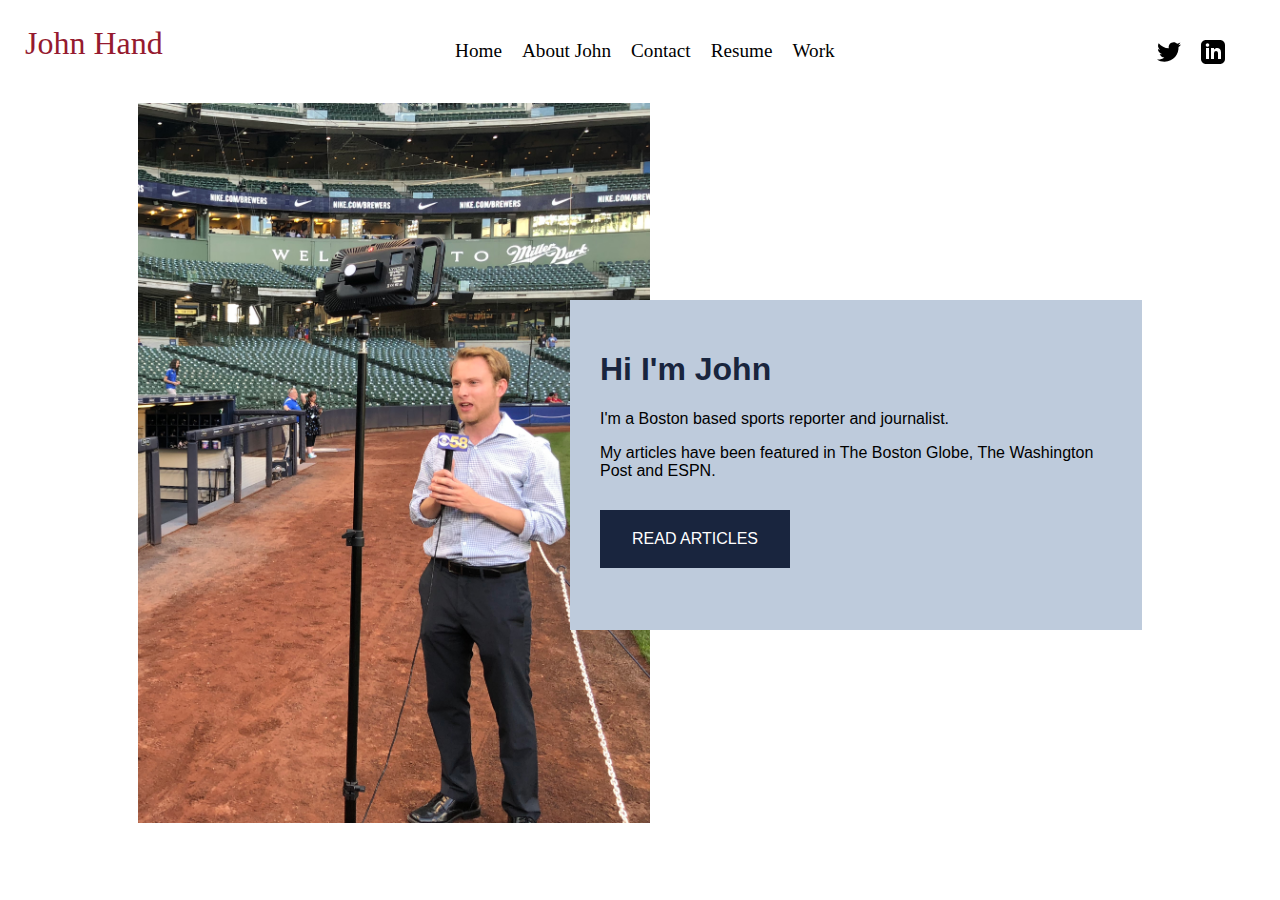
==== commit c4dc18af: "new about page" ====
--- a/about.html
+++ b/about.html
@@ -41,6 +41,29 @@
         </nav>
     </header>
 
+    <main> 
+
+        <div> <img id="profile-pic" src="IMG_1473.jpeg"> </div>
+
+        <div id="container"> 
+        <div id="text"> 
+            <h1> Hi I'm John </h1>
+            <p> I'm a Boston based sports reporter and journalist. </p>
+            <p> My articles have been featured in The Boston Globe, The Washington Post and ESPN. </p>
+
+            <a href="work.html"> 
+            <div class="button"> READ ARTICLES </div>
+            </a>
+        </div>
+    </div> 
+
+    </main>
+
+
+
+
+
+    <!-- 
     <main>
         <div id="left">
             <img id="profile-pic" src="IMG_1473.jpeg">
@@ -118,6 +141,9 @@
             </div>
 
     </main>
+
+ 
+
     <footer>
         <ul class="social-media-links">
             <li class="social-link"> <a href="https://twitter.com/handsup19?lang=en" target="_blank"><svg
@@ -135,6 +161,7 @@
             </li>
         </ul>
     </footer>
+       -->
 </body>
 
 </html>--- a/about.css
+++ b/about.css
@@ -38,6 +38,60 @@
   padding: 5px;
   color: rgba(149,26,47);
 }
+
+
+main {
+  display: flex;
+  flex-direction: row;
+  justify-content: center;
+  margin: 20px;
+}
+
+#profile-pic {
+  width: 40vw;
+  height: 80vh;
+  object-fit: cover;
+  object-position: right;
+}
+
+#container {
+  display: flex;
+  flex-direction: row;
+  align-items: center;
+}
+
+#text {
+  background-color: rgb(190, 203, 220);
+  padding: 10px;
+  height: 30vh;
+  width: 40vw;
+  margin-left: -80px;
+  font-family: sans-serif;
+  padding: 30px;
+}
+
+#text > h1 {
+  color: rgb(25, 37, 62);
+}
+
+#text > a {
+  text-decoration: none;
+}
+
+.button {
+  text-align: center;
+  background-color: rgb(25, 37, 62);
+  color: white;
+  padding: 20px;
+  width: 150px;
+  margin-top: 30px;
+}
+
+.button:hover {
+  background-color: rgba(149,26,47);
+}
+
+/* 
 
 main {
     display: flex;
@@ -117,7 +171,7 @@
       background-color: rgb(190, 203, 220);
       margin: 20px;
   }
-  */
+  
 
   .left-picture {
     display: flex;
@@ -140,7 +194,7 @@
   .padded-text {
     padding-top: 35px;
   }
-  */
+ 
 
   .text-container {
     background-color: rgb(190, 203, 220);
@@ -165,4 +219,6 @@
   .social-media-links > li {
     padding: 10px;
     
-  }+  }
+
+   */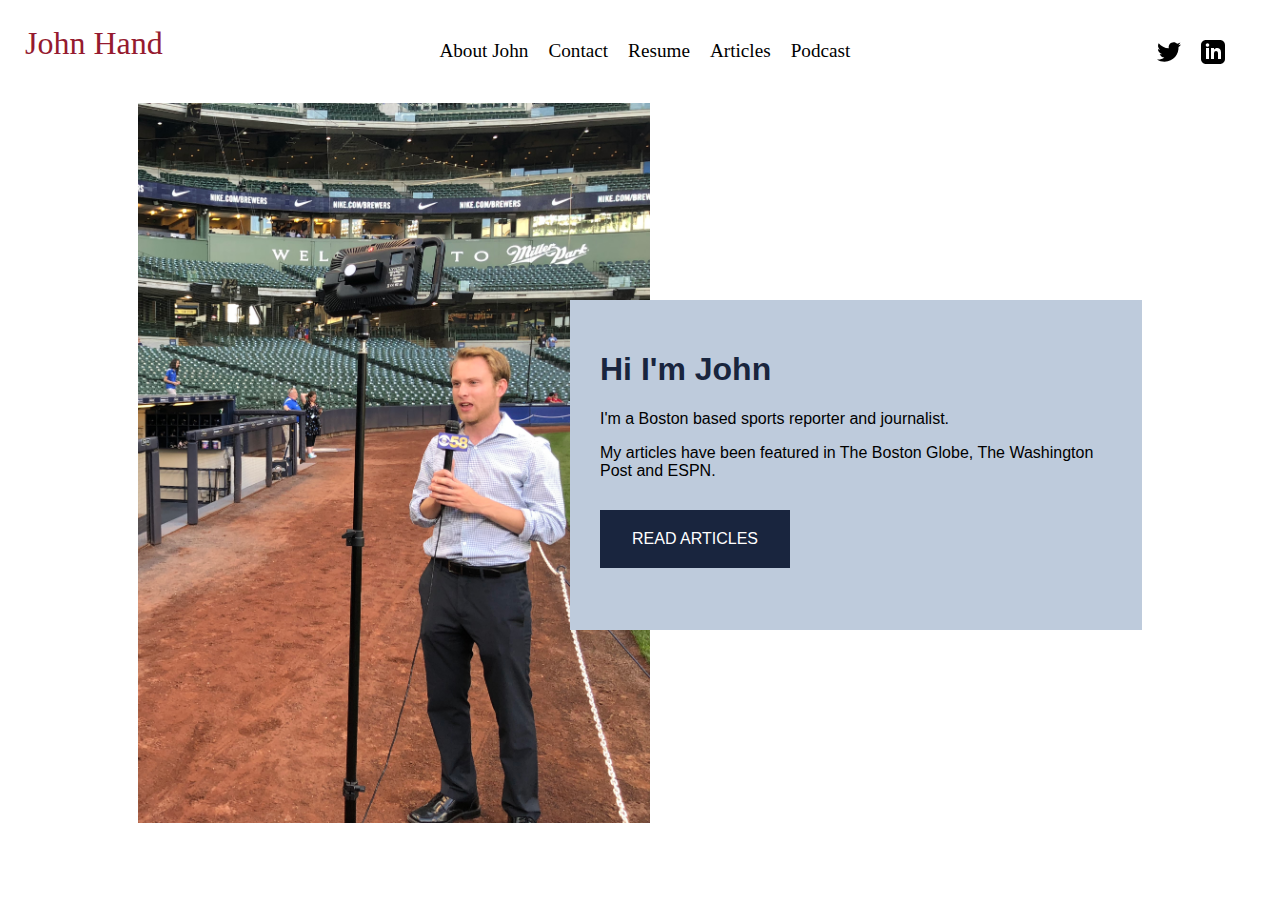
==== commit 939cef51: "changed nav bar" ====
--- a/about.html
+++ b/about.html
@@ -16,11 +16,11 @@
             <div id="name"> John Hand </div>
 
             <ul class="nav-links">
-                <li class="nav-link"> <a href="index.html">Home</a></li>
                 <li class="nav-link"> <a href="about.html">About John</a></li>
                 <li class="nav-link"> <a href="contact.html">Contact</a></li>
                 <li class="nav-link"> <a href="resume.html">Resume</a></li>
-                <li class="nav-link"> <a href="work.html">Work</a></li>
+                <li class="nav-link"> <a href="work.html">Articles</a></li>
+                <li class="nav-link"> <a href="index.html">Podcast</a></li>
             </ul>
 
             <ul class="social-media-links">
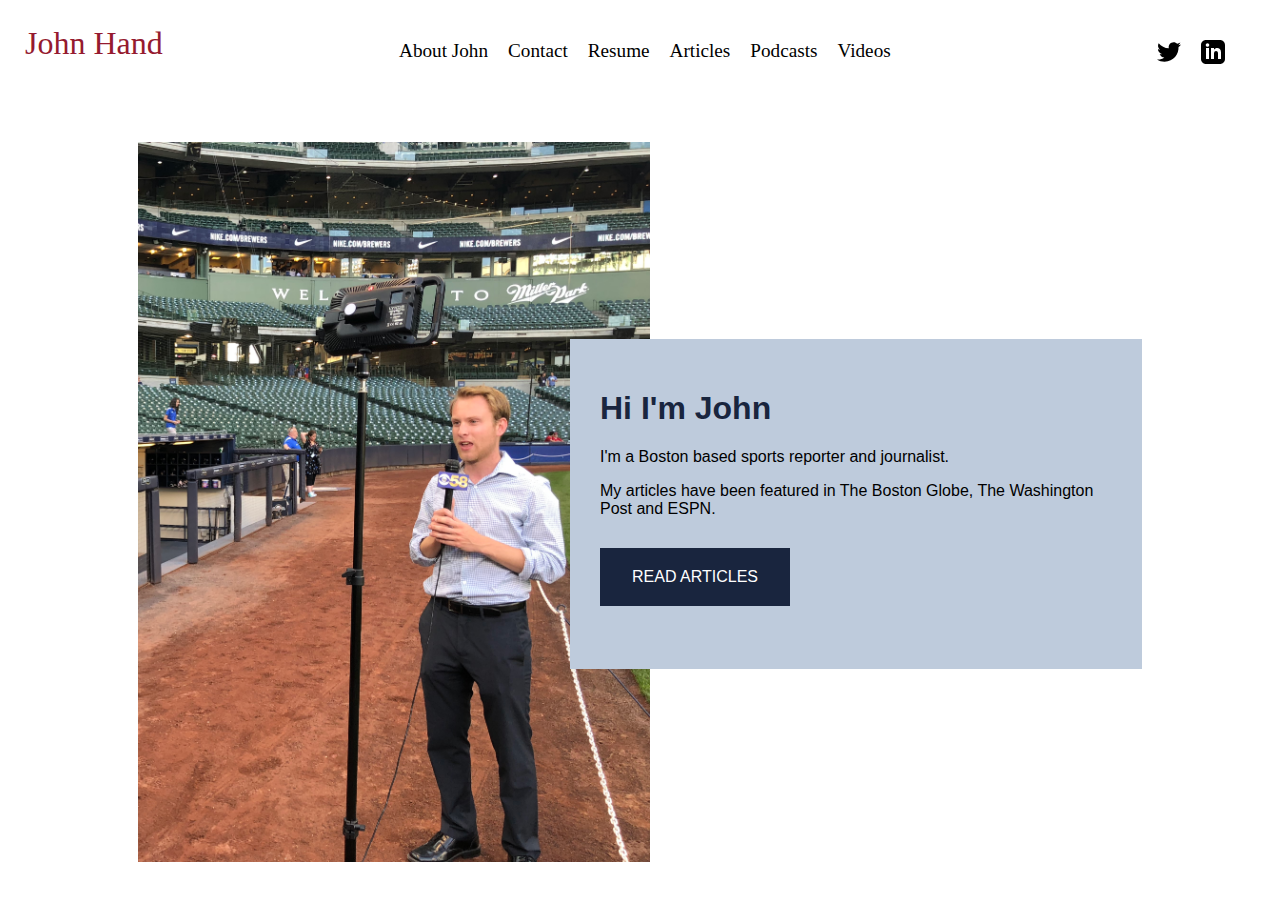
==== commit 58df8d4a: "started cleaning up code" ====
--- a/about.html
+++ b/about.html
@@ -4,10 +4,12 @@
 <head>
     <meta charset="utf-8">
     <meta http-equiv="X-UA-Compatible" content="IE=edge">
-    <title></title>
+    <title>John Hand</title>
     <meta name="description" content="">
-    <meta name="viewport" content="width=device-width, initial-scale=1">
-    <link rel="stylesheet" href="about.css">
+    <meta name="viewport" content="width=device-width, initial-scale=1.0">
+    <link rel="stylesheet" href="css/about.css">
+    <link rel="stylesheet" href="css/nav.css">
+    <link rel="icon" type="image/png" sizes="32x32" href="images/icon.png">
 </head>
 
 <body>
@@ -16,11 +18,12 @@
             <div id="name"> John Hand </div>
 
             <ul class="nav-links">
-                <li class="nav-link"> <a href="about.html">About John</a></li>
+                <li class="nav-link"> <a href="about.html">About John</a></li> 
                 <li class="nav-link"> <a href="contact.html">Contact</a></li>
                 <li class="nav-link"> <a href="resume.html">Resume</a></li>
-                <li class="nav-link"> <a href="work.html">Articles</a></li>
-                <li class="nav-link"> <a href="index.html">Podcast</a></li>
+                <li class="nav-link"> <a href="articles.html">Articles</a></li>
+                <li class="nav-link"> <a href="index.html">Podcasts</a></li>
+                <li class="nav-link"> <a href="video.html">Videos</a></li>
             </ul>
 
             <ul class="social-media-links">
@@ -43,7 +46,7 @@
 
     <main> 
 
-        <div> <img id="profile-pic" src="IMG_1473.jpeg"> </div>
+        <div> <img id="profile-pic" src="images/profilePic.jpeg"> </div>
 
         <div id="container"> 
         <div id="text"> 
@@ -51,7 +54,7 @@
             <p> I'm a Boston based sports reporter and journalist. </p>
             <p> My articles have been featured in The Boston Globe, The Washington Post and ESPN. </p>
 
-            <a href="work.html"> 
+            <a href="articles.html"> 
             <div class="button"> READ ARTICLES </div>
             </a>
         </div>
--- a/css/about.css
+++ b/css/about.css
@@ -0,0 +1,188 @@
+
+
+main {
+  display: flex;
+  flex-direction: row;
+  justify-content: center;
+  align-items: center; 
+  margin: 20px;
+  /* background-color: rgb(219, 229, 238,0.3); */
+  margin: 0;
+  height: 89vh;
+}
+
+#profile-pic {
+  width: 40vw;
+  height: 80vh;
+  object-fit: cover;
+  object-position: right;
+}
+
+#container {
+  display: flex;
+  flex-direction: row;
+  align-items: center;
+}
+
+#text {
+  background-color: rgb(190, 203, 220);
+  padding: 10px;
+  height: 30vh;
+  width: 40vw;
+  margin-left: -80px;
+  font-family: sans-serif;
+  padding: 30px;
+}
+
+#text > h1 {
+  color: rgb(25, 37, 62);
+}
+
+#text > a {
+  text-decoration: none;
+}
+
+.button {
+  text-align: center;
+  background-color: rgb(25, 37, 62);
+  color: white;
+  padding: 20px;
+  width: 150px;
+  margin-top: 30px;
+}
+
+.button:hover {
+  background-color: rgba(149,26,47);
+}
+
+/* 
+
+main {
+    display: flex;
+    flex-direction: row;
+    align-items: stretch;
+    height: 90vh;
+    background-color: rgb(219, 229, 238,0.4);
+}
+
+#profile-pic {
+    width: 400px;
+    object-fit: cover;
+    height: 90vh;
+    left: 500px;
+}
+
+
+#left {
+    font-size: 4em;
+    flex-grow: 0;
+    flex-basis: 400px;
+    display: flex;
+    flex-direction: column;
+    align-items: center;
+    background-color: darkorange;
+    display:inline-block;
+  }
+  
+  #left > div:nth-child(3) {
+    flex-grow: 1;
+  }
+  
+  #right {
+    flex-basis: 0;
+    flex-grow: 1;
+    overflow-y: scroll;
+    margin: 10px;
+    margin-left: 20px;
+  }
+  
+
+  h1 {
+      font-family: sans-serif;
+      color: rgb(25, 37, 62);
+  }
+
+  .slogan {
+      font-size: 1.3em;
+  }
+
+  h2 {
+    font-family: sans-serif;
+    color: rgb(25, 37, 62);
+    padding-top: 10px;
+  }
+
+/*
+ .left-picture {
+   display: flex;
+   flex-direction: row;
+   margin: 20px;
+ }
+
+ 
+ .right-picture {
+   display: flex;
+   flex-direction: row;
+   justify-content: flex-end;
+   margin: 20px;
+ }
+
+
+  .logo {
+      height: 20vh;
+      padding: 10px;
+      border-radius: 10px;
+      background-color: rgb(190, 203, 220);
+      margin: 20px;
+  }
+  
+
+  .left-picture {
+    display: flex;
+    flex-direction: row;
+  }
+
+  
+  .logo {
+    width: 90%;
+    padding: 20px;
+  }
+  
+
+  .image-container {
+    width: 50%;
+    object-fit: contain;
+  }
+
+  /*
+  .padded-text {
+    padding-top: 35px;
+  }
+ 
+
+  .text-container {
+    background-color: rgb(190, 203, 220);
+    padding: 10px;
+    width: 50%;
+  }
+
+  .social-media-links {
+    display: flex;
+    flex-direction: row;
+    justify-content: center;
+    align-items: center;
+  }
+  
+  footer > .social-media-links {
+    background-color: rgb(25, 37, 62,0.6);
+    margin: 0;
+    height: 100px;
+    list-style-type: none;
+  }
+  
+  .social-media-links > li {
+    padding: 10px;
+    
+  }
+
+   */--- a/css/nav.css
+++ b/css/nav.css
@@ -0,0 +1,45 @@
+body {
+    margin: 0;
+}
+nav {
+  display: flex;
+  flex-direction: row;
+  justify-content: space-between;
+  margin: 20px;
+}
+
+nav > ul {
+  list-style-type: none;
+  display: flex;
+  flex-direction: row;
+  margin: 15px;
+  margin-top: 20px;
+}
+
+nav > ul > li {
+  padding-right: 20px;
+}
+
+.nav-link > a {
+  display: block;
+  text-decoration: none;
+  color: black;
+  font-size: 1.2em;
+}
+
+a:hover {
+  color: rgba(149,26,47);
+  fill: rgba(149,26,47);
+}
+
+#name {
+  font-size: 2em;
+  padding: 5px;
+  color: rgba(149,26,47);
+}
+.social-media-links {
+  display: flex;
+  flex-direction: row;
+  justify-content: center;
+  align-items: center;
+}
